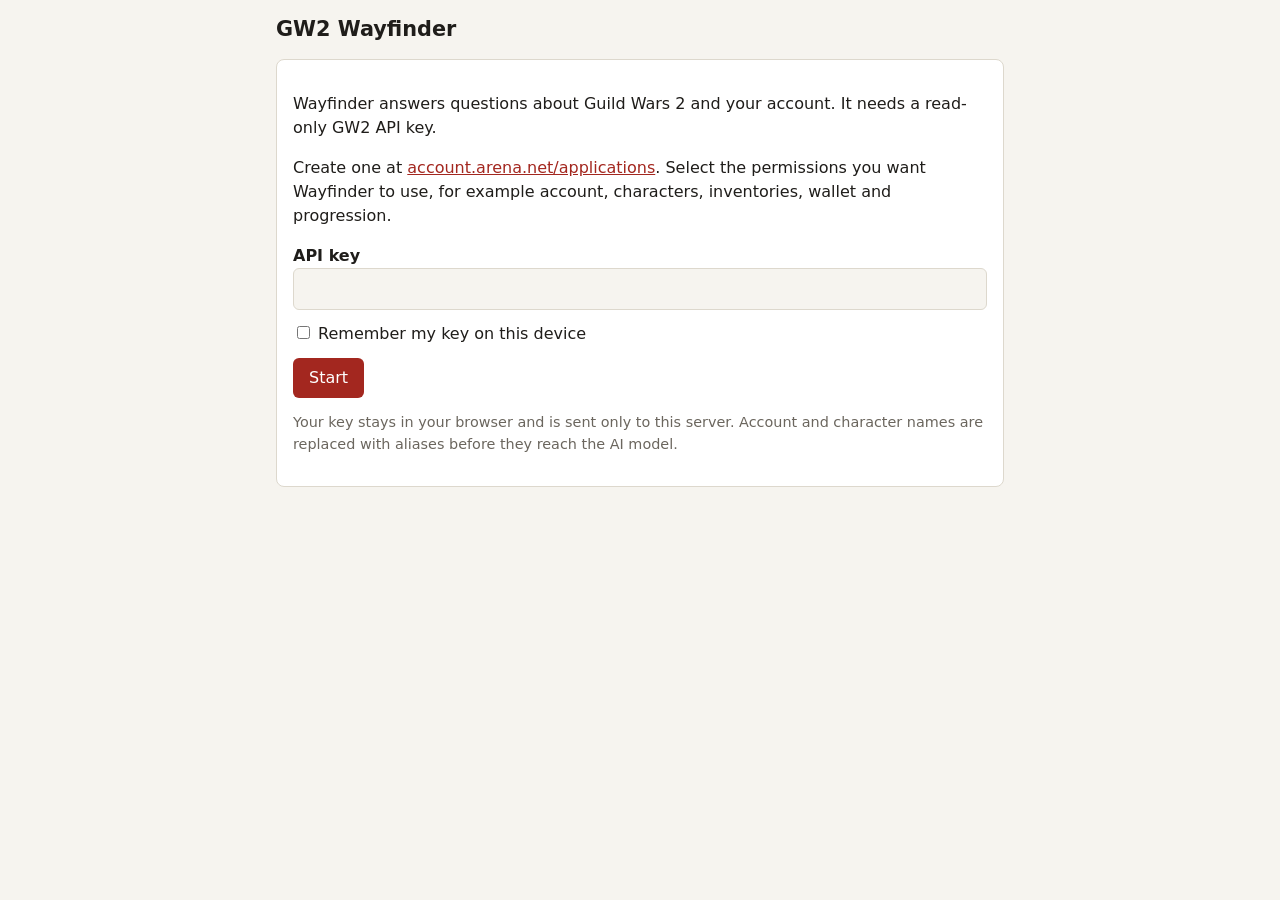
==== static/index.html @ a16ff26f "feat(web): add key entry and chat page Co-Authored-By: Claude Opus 5.5 <noreply@anthropic.com>" ====
<!doctype html>
<html lang="en">
<head>
  <meta charset="utf-8">
  <meta name="viewport" content="width=device-width, initial-scale=1">
  <title>GW2 Wayfinder</title>
  <link rel="stylesheet" href="style.css">
  <script src="vendor/marked.min.js" defer></script>
  <script src="vendor/purify.min.js" defer></script>
  <script src="app.js" defer></script>
</head>
<body>
  <header>
    <h1>GW2 Wayfinder</h1>
    <button id="forget" class="link" hidden>Forget key</button>
  </header>

  <main>
    <form id="key-form">
      <p>Wayfinder answers questions about Guild Wars 2 and your account. It needs a read-only GW2 API key.</p>
      <p>Create one at <a href="https://account.arena.net/applications" target="_blank" rel="noopener">account.arena.net/applications</a>.
        Select the permissions you want Wayfinder to use, for example account, characters, inventories, wallet and progression.</p>
      <label for="key">API key</label>
      <input id="key" type="password" autocomplete="off" required>
      <label class="check"><input id="remember" type="checkbox"> Remember my key on this device</label>
      <button type="submit">Start</button>
      <p class="note">Your key stays in your browser and is sent only to this server. Account and character names are replaced with aliases before they reach the AI model.</p>
      <p id="key-error" class="error" hidden></p>
    </form>

    <section id="chat" hidden>
      <div id="messages"></div>
      <p id="status" class="note" hidden></p>
      <form id="chat-form">
        <textarea id="message" rows="2" maxlength="2000" placeholder="Ask about the game or your account" required></textarea>
        <button type="submit">Send</button>
      </form>
    </section>
  </main>
</body>
</html>
---- static/style.css ----
:root {
  --bg: #f6f4ef;
  --fg: #1f1d1a;
  --muted: #6b665e;
  --card: #ffffff;
  --border: #ddd8cd;
  --accent: #a3271f;
  --error: #b3261e;
}

@media (prefers-color-scheme: dark) {
  :root {
    --bg: #171614;
    --fg: #ece8e1;
    --muted: #a39d93;
    --card: #22201d;
    --border: #3a3631;
    --accent: #e0625a;
    --error: #f2847c;
  }
}

* { box-sizing: border-box; }

body {
  margin: 0;
  background: var(--bg);
  color: var(--fg);
  font: 16px/1.5 system-ui, sans-serif;
}

header, main {
  max-width: 760px;
  margin: 0 auto;
  padding: 0 16px;
}

header {
  display: flex;
  align-items: center;
  justify-content: space-between;
}

h1 { font-size: 1.3rem; }
a { color: var(--accent); }

form#key-form, .message {
  background: var(--card);
  border: 1px solid var(--border);
  border-radius: 8px;
  padding: 16px;
}

label { display: block; margin-top: 12px; font-weight: 600; }
label.check { font-weight: normal; }

input[type=password], textarea {
  width: 100%;
  padding: 8px;
  font: inherit;
  color: inherit;
  background: var(--bg);
  border: 1px solid var(--border);
  border-radius: 6px;
}

button {
  margin-top: 12px;
  padding: 8px 16px;
  font: inherit;
  color: #fff;
  background: var(--accent);
  border: 0;
  border-radius: 6px;
  cursor: pointer;
}

button:disabled { opacity: 0.5; cursor: default; }
button.link { margin: 0; padding: 0; color: var(--accent); background: none; }

.note { color: var(--muted); font-size: 0.9rem; }
.error { color: var(--error); }

#messages { display: flex; flex-direction: column; gap: 12px; }
.message.user { background: transparent; white-space: pre-wrap; }
.message > :first-child { margin-top: 0; }
.message > :last-child { margin-bottom: 0; }
.message table { border-collapse: collapse; display: block; overflow-x: auto; }
.message th, .message td { border: 1px solid var(--border); padding: 4px 8px; }

#chat-form { display: flex; gap: 8px; align-items: flex-end; margin: 16px 0; }
#chat-form button { margin: 0; }
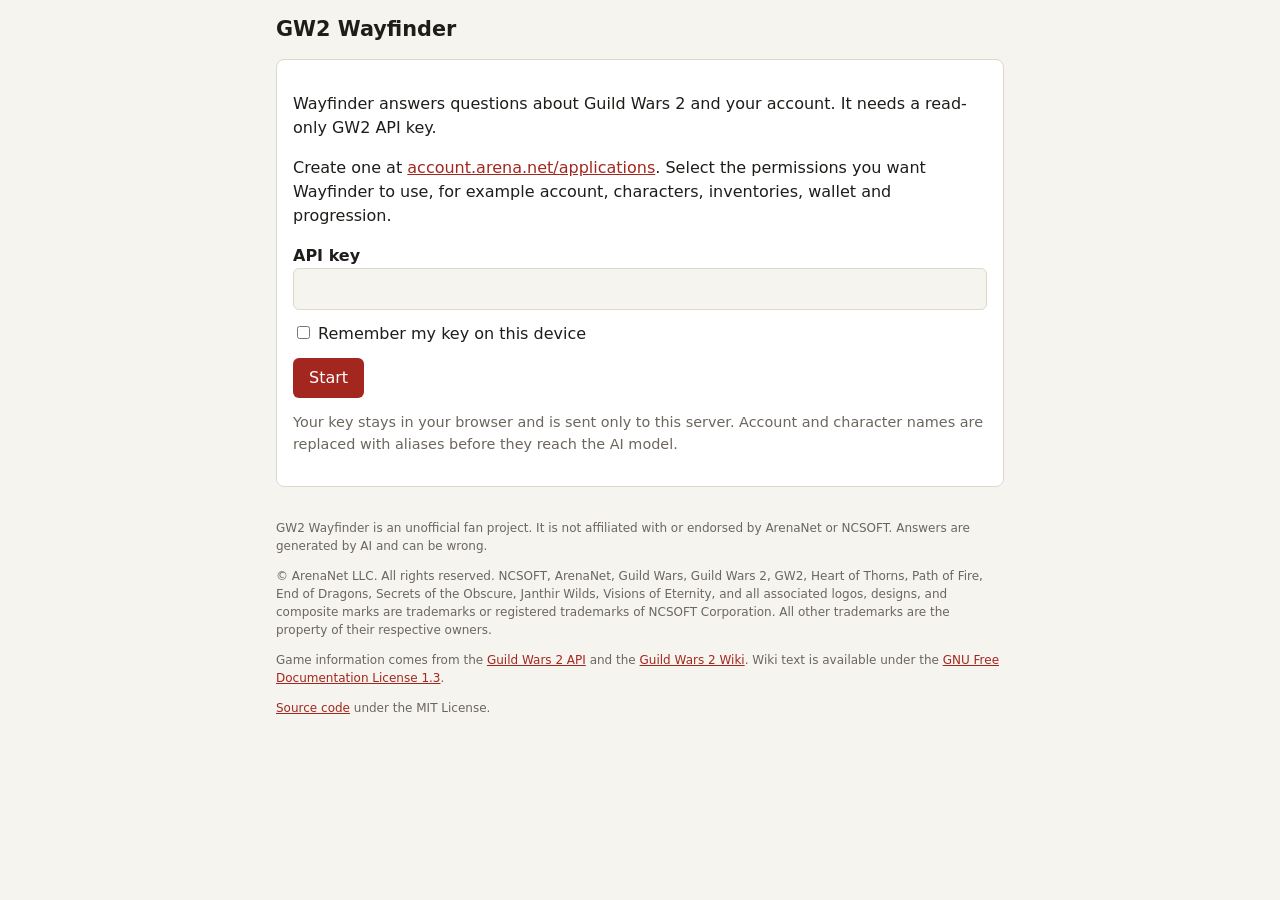
==== commit 68e0dedb: "docs(legal): add ArenaNet notice and attributions Co-Authored-By: Claude Opus 5.5 <noreply@anthropic" ====
--- a/static/index.html
+++ b/static/index.html
@@ -37,5 +37,18 @@
       </form>
     </section>
   </main>
+
+  <footer>
+    <p>GW2 Wayfinder is an unofficial fan project. It is not affiliated with or endorsed by ArenaNet or NCSOFT.
+      Answers are generated by AI and can be wrong.</p>
+    <p>© ArenaNet LLC. All rights reserved. NCSOFT, ArenaNet, Guild Wars, Guild Wars 2, GW2, Heart of Thorns, Path of Fire,
+      End of Dragons, Secrets of the Obscure, Janthir Wilds, Visions of Eternity, and all associated logos, designs, and
+      composite marks are trademarks or registered trademarks of NCSOFT Corporation. All other trademarks are the
+      property of their respective owners.</p>
+    <p>Game information comes from the <a href="https://wiki.guildwars2.com/wiki/API:Main" target="_blank" rel="noopener">Guild Wars 2 API</a>
+      and the <a href="https://wiki.guildwars2.com" target="_blank" rel="noopener">Guild Wars 2 Wiki</a>. Wiki text is available under the
+      <a href="https://www.gnu.org/licenses/fdl-1.3.html" target="_blank" rel="noopener">GNU Free Documentation License 1.3</a>.</p>
+    <p><a href="https://github.com/bucsai/gw2-wayfinder" target="_blank" rel="noopener">Source code</a> under the MIT License.</p>
+  </footer>
 </body>
 </html>
--- a/static/style.css
+++ b/static/style.css
@@ -29,7 +29,7 @@
   font: 16px/1.5 system-ui, sans-serif;
 }
 
-header, main {
+header, main, footer {
   max-width: 760px;
   margin: 0 auto;
   padding: 0 16px;
@@ -42,6 +42,14 @@
 }
 
 h1 { font-size: 1.3rem; }
+
+footer {
+  margin-top: 32px;
+  padding-bottom: 16px;
+  color: var(--muted);
+  font-size: 0.75rem;
+}
+
 a { color: var(--accent); }
 
 form#key-form, .message {
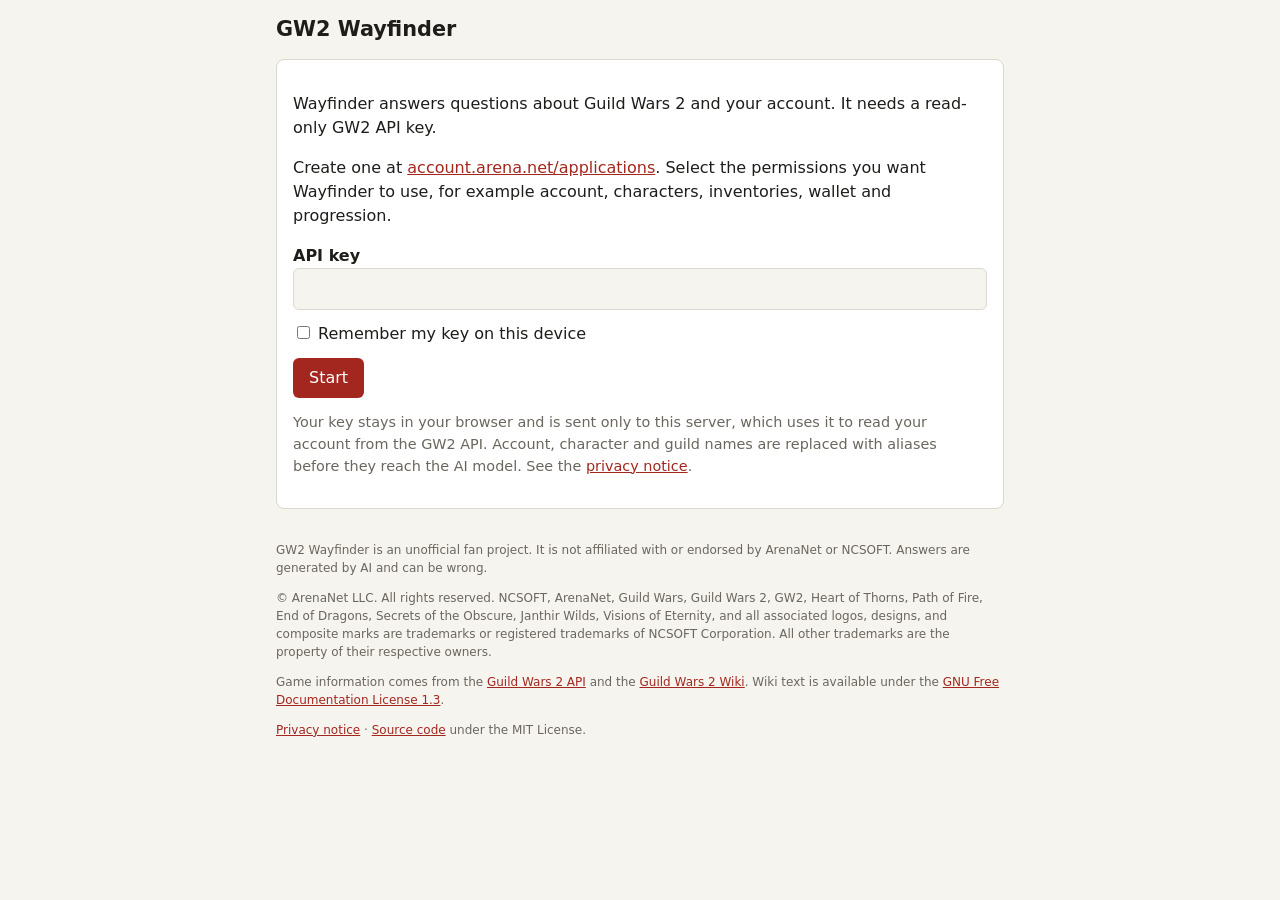
==== commit 33767975: "docs(privacy): add privacy notice page Co-Authored-By: Claude Opus 5.5 <noreply@anthropic.com>" ====
--- a/static/index.html
+++ b/static/index.html
@@ -24,7 +24,8 @@
       <input id="key" type="password" autocomplete="off" required>
       <label class="check"><input id="remember" type="checkbox"> Remember my key on this device</label>
       <button type="submit">Start</button>
-      <p class="note">Your key stays in your browser and is sent only to this server. Account and character names are replaced with aliases before they reach the AI model.</p>
+      <p class="note">Your key stays in your browser and is sent only to this server, which uses it to read your account from the GW2 API.
+        Account, character and guild names are replaced with aliases before they reach the AI model. See the <a href="privacy.html">privacy notice</a>.</p>
       <p id="key-error" class="error" hidden></p>
     </form>
 
@@ -48,7 +49,7 @@
     <p>Game information comes from the <a href="https://wiki.guildwars2.com/wiki/API:Main" target="_blank" rel="noopener">Guild Wars 2 API</a>
       and the <a href="https://wiki.guildwars2.com" target="_blank" rel="noopener">Guild Wars 2 Wiki</a>. Wiki text is available under the
       <a href="https://www.gnu.org/licenses/fdl-1.3.html" target="_blank" rel="noopener">GNU Free Documentation License 1.3</a>.</p>
-    <p><a href="https://github.com/bucsai/gw2-wayfinder" target="_blank" rel="noopener">Source code</a> under the MIT License.</p>
+    <p><a href="privacy.html">Privacy notice</a> · <a href="https://github.com/bucsai/gw2-wayfinder" target="_blank" rel="noopener">Source code</a> under the MIT License.</p>
   </footer>
 </body>
 </html>
--- a/static/style.css
+++ b/static/style.css
@@ -51,6 +51,9 @@
 }
 
 a { color: var(--accent); }
+a.home { color: inherit; text-decoration: none; }
+.page { padding-bottom: 32px; }
+.page h3 { margin-top: 24px; }
 
 form#key-form, .message {
   background: var(--card);
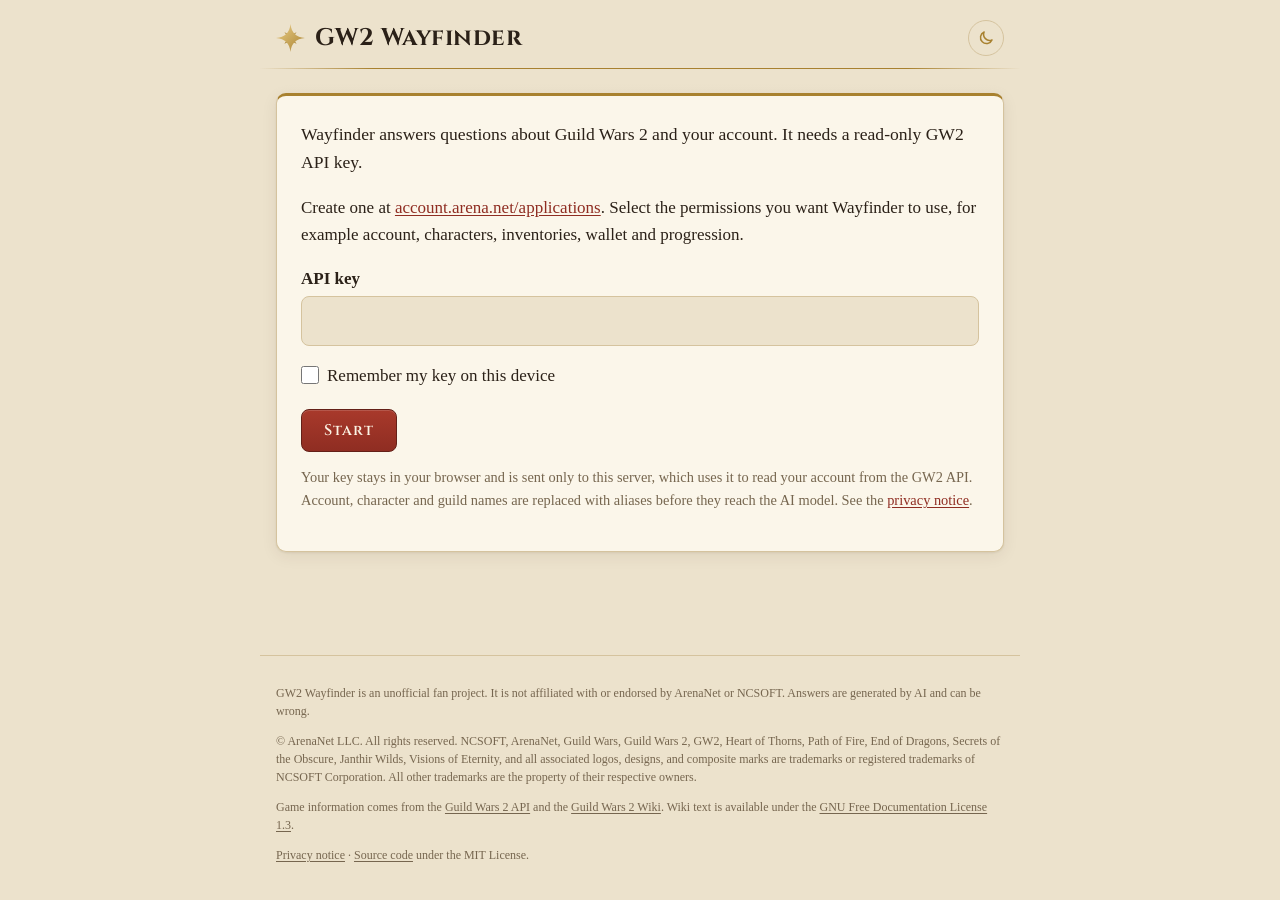
==== commit fb85757d: "feat(ui): parchment theme, logo and theme toggle - Restyle the chat, key form and privacy page with " ====
--- a/static/index.html
+++ b/static/index.html
@@ -4,15 +4,21 @@
   <meta charset="utf-8">
   <meta name="viewport" content="width=device-width, initial-scale=1">
   <title>GW2 Wayfinder</title>
+  <meta name="theme-color" content="#ece2cc">
+  <link rel="icon" href="logo.svg" type="image/svg+xml">
   <link rel="stylesheet" href="style.css">
+  <script src="theme.js"></script>
   <script src="vendor/marked.min.js" defer></script>
   <script src="vendor/purify.min.js" defer></script>
   <script src="app.js" defer></script>
 </head>
 <body>
   <header>
-    <h1>GW2 Wayfinder</h1>
-    <button id="forget" class="link" hidden>Forget key</button>
+    <h1><img src="logo.svg" alt="">GW2 Wayfinder</h1>
+    <div class="actions">
+      <button id="forget" class="link" hidden>Forget key</button>
+      <button id="theme" type="button" aria-label="Switch theme"><svg class="sun" viewBox="0 0 24 24" fill="none" stroke="currentColor" stroke-width="2" stroke-linecap="round"><circle cx="12" cy="12" r="4"/><path d="M12 2v2M12 20v2M4.9 4.9l1.4 1.4M17.7 17.7l1.4 1.4M2 12h2M20 12h2M4.9 19.1l1.4-1.4M17.7 6.3l1.4-1.4"/></svg><svg class="moon" viewBox="0 0 24 24" fill="none" stroke="currentColor" stroke-width="2" stroke-linejoin="round"><path d="M20 14.5A8 8 0 0 1 9.5 4a8 8 0 1 0 10.5 10.5Z"/></svg></button>
+    </div>
   </header>
 
   <main>
--- a/static/style.css
+++ b/static/style.css
@@ -1,103 +1,305 @@
+@font-face {
+  font-family: "Cinzel";
+  src: url("vendor/fonts/cinzel-latin-wght-normal.woff2") format("woff2");
+  font-weight: 400 900;
+  font-display: swap;
+}
+
+/* Colors follow the system theme unless theme.js sets data-theme on <html>. */
+:root { color-scheme: light dark; }
+:root[data-theme=light] { color-scheme: light; }
+:root[data-theme=dark] { color-scheme: dark; }
+
 :root {
-  --bg: #f6f4ef;
-  --fg: #1f1d1a;
-  --muted: #6b665e;
-  --card: #ffffff;
-  --border: #ddd8cd;
-  --accent: #a3271f;
-  --error: #b3261e;
-}
-
-@media (prefers-color-scheme: dark) {
-  :root {
-    --bg: #171614;
-    --fg: #ece8e1;
-    --muted: #a39d93;
-    --card: #22201d;
-    --border: #3a3631;
-    --accent: #e0625a;
-    --error: #f2847c;
-  }
+  --bg: light-dark(#ece2cc, #14100c);
+  --fg: light-dark(#2b2118, #eadcc3);
+  --muted: light-dark(#76664f, #a6957a);
+  --card: light-dark(#fbf6ea, #1f1912);
+  --border: light-dark(#d5c39e, #3e3226);
+  --gold: light-dark(#a8812f, #d2ad62);
+  --accent: light-dark(#8f2d22, #b8473a);
+  --accent-hi: light-dark(#a8392b, #cc5a4b);
+  --link: light-dark(#8f2d22, #e8907f);
+  --on-accent: #fbf3e4;
+  --user: light-dark(#efe1bd, #2c2318);
+  --error: light-dark(#a3271f, #f08a7e);
+  --shadow-color: light-dark(rgb(60 40 10 / 0.08), rgb(0 0 0 / 0.35));
+  --shadow: 0 1px 2px var(--shadow-color), 0 4px 16px var(--shadow-color);
+  --display: "Cinzel", "Trajan Pro", Georgia, serif;
+  --serif: "Iowan Old Style", "Palatino Linotype", Palatino, "Book Antiqua", Georgia, serif;
 }
 
 * { box-sizing: border-box; }
+[hidden] { display: none !important; }
 
 body {
   margin: 0;
+  min-height: 100vh;
+  display: flex;
+  flex-direction: column;
+  color: var(--fg);
   background: var(--bg);
-  color: var(--fg);
-  font: 16px/1.5 system-ui, sans-serif;
+  font: 17px/1.6 var(--serif);
 }
 
 header, main, footer {
+  width: 100%;
   max-width: 760px;
   margin: 0 auto;
   padding: 0 16px;
 }
 
+main { flex: 1; }
+
+/* Header */
+
 header {
+  position: sticky;
+  top: 0;
+  z-index: 10;
+  background: var(--bg);
   display: flex;
   align-items: center;
   justify-content: space-between;
-}
-
-h1 { font-size: 1.3rem; }
-
-footer {
-  margin-top: 32px;
-  padding-bottom: 16px;
-  color: var(--muted);
-  font-size: 0.75rem;
-}
-
-a { color: var(--accent); }
+  gap: 16px;
+  padding-top: 20px;
+  padding-bottom: 12px;
+  margin-bottom: 24px;
+  border-bottom: 1px solid transparent;
+  border-image: linear-gradient(90deg, transparent, var(--gold) 15%, var(--gold) 85%, transparent) 1;
+}
+
+/* Fades messages out as they scroll under the sticky header, like the composer at the bottom. */
+header::after {
+  content: "";
+  position: absolute;
+  top: calc(100% + 1px);
+  left: 0;
+  right: 0;
+  height: 24px;
+  background: linear-gradient(var(--bg), transparent);
+  pointer-events: none;
+}
+
+h1, h2, h3 {
+  font-family: var(--display);
+  font-weight: 600;
+  letter-spacing: 0.02em;
+  line-height: 1.25;
+}
+
+h1 {
+  margin: 0;
+  font-size: 1.5rem;
+  font-weight: 700;
+}
+
+h1, h1 a { display: flex; align-items: center; gap: 10px; }
+h1 img { width: 1.2em; height: 1.2em; }
+
+.actions { display: flex; align-items: center; gap: 16px; }
+
+#theme {
+  display: grid;
+  place-items: center;
+  width: 36px;
+  height: 36px;
+  margin: 0;
+  padding: 0;
+  color: var(--gold);
+  background: none;
+  border: 1px solid var(--border);
+  border-radius: 50%;
+  box-shadow: none;
+}
+
+#theme:hover { border-color: var(--gold); filter: none; }
+#theme svg { width: 18px; height: 18px; }
+#theme[data-mode=dark] .moon, #theme[data-mode=light] .sun { display: none; }
+
+a { color: var(--link); text-underline-offset: 2px; }
+a:hover { color: var(--accent-hi); }
 a.home { color: inherit; text-decoration: none; }
-.page { padding-bottom: 32px; }
-.page h3 { margin-top: 24px; }
-
-form#key-form, .message {
+
+/* Cards */
+
+form#key-form, .message.assistant {
   background: var(--card);
   border: 1px solid var(--border);
-  border-radius: 8px;
-  padding: 16px;
-}
-
-label { display: block; margin-top: 12px; font-weight: 600; }
-label.check { font-weight: normal; }
+  border-radius: 10px;
+  box-shadow: var(--shadow);
+}
+
+form#key-form {
+  padding: 24px;
+  border-top: 3px solid var(--gold);
+}
+
+form#key-form > p:first-child {
+  margin-top: 0;
+  font-size: 1.1rem;
+}
+
+/* Forms */
+
+label { display: block; margin-top: 16px; margin-bottom: 4px; font-weight: 600; }
+label.check { display: flex; align-items: center; gap: 8px; font-weight: normal; }
+label.check input { width: 18px; height: 18px; margin: 0; accent-color: var(--accent); }
 
 input[type=password], textarea {
   width: 100%;
-  padding: 8px;
+  padding: 10px 12px;
   font: inherit;
   color: inherit;
   background: var(--bg);
   border: 1px solid var(--border);
-  border-radius: 6px;
-}
+  border-radius: 8px;
+  transition: border-color 0.15s, box-shadow 0.15s;
+}
+
+input[type=password]:focus, textarea:focus {
+  outline: none;
+  border-color: var(--gold);
+  box-shadow: 0 0 0 3px color-mix(in srgb, var(--gold) 25%, transparent);
+}
+
+textarea { resize: none; }
 
 button {
-  margin-top: 12px;
-  padding: 8px 16px;
+  margin-top: 16px;
+  padding: 10px 22px;
+  font: 600 0.95rem var(--display);
+  letter-spacing: 0.06em;
+  color: var(--on-accent);
+  background: linear-gradient(180deg, var(--accent-hi), var(--accent));
+  border: 1px solid color-mix(in srgb, var(--accent) 70%, #000);
+  border-radius: 8px;
+  box-shadow: inset 0 1px 0 rgb(255 255 255 / 0.15);
+  cursor: pointer;
+  transition: filter 0.15s, transform 0.05s;
+}
+
+button:hover { filter: brightness(1.08); }
+button:active { transform: translateY(1px); }
+button:focus-visible { outline: 2px solid var(--gold); outline-offset: 2px; }
+button:disabled { opacity: 0.5; cursor: default; filter: none; transform: none; }
+
+button.link {
+  margin: 0;
+  padding: 0;
   font: inherit;
-  color: #fff;
-  background: var(--accent);
+  font-size: 0.9rem;
+  letter-spacing: normal;
+  color: var(--muted);
+  background: none;
   border: 0;
-  border-radius: 6px;
-  cursor: pointer;
-}
-
-button:disabled { opacity: 0.5; cursor: default; }
-button.link { margin: 0; padding: 0; color: var(--accent); background: none; }
+  box-shadow: none;
+  text-decoration: underline;
+  text-underline-offset: 2px;
+}
+
+button.link:hover { color: var(--accent); }
 
 .note { color: var(--muted); font-size: 0.9rem; }
 .error { color: var(--error); }
 
-#messages { display: flex; flex-direction: column; gap: 12px; }
-.message.user { background: transparent; white-space: pre-wrap; }
+/* Chat */
+
+#messages { display: flex; flex-direction: column; gap: 16px; }
+
+.message { padding: 14px 18px; overflow-wrap: anywhere; }
 .message > :first-child { margin-top: 0; }
 .message > :last-child { margin-bottom: 0; }
-.message table { border-collapse: collapse; display: block; overflow-x: auto; }
-.message th, .message td { border: 1px solid var(--border); padding: 4px 8px; }
-
-#chat-form { display: flex; gap: 8px; align-items: flex-end; margin: 16px 0; }
-#chat-form button { margin: 0; }
+
+.message.user {
+  align-self: flex-end;
+  max-width: 85%;
+  background: var(--user);
+  border: 1px solid var(--border);
+  border-radius: 14px 14px 4px 14px;
+  white-space: pre-wrap;
+}
+
+.message.assistant {
+  border-left: 3px solid var(--gold);
+  animation: rise 0.25s ease-out;
+}
+
+.message.assistant::before {
+  content: "Wayfinder";
+  display: block;
+  margin-bottom: 6px;
+  font: 600 0.75rem var(--display);
+  letter-spacing: 0.12em;
+  text-transform: uppercase;
+  color: var(--gold);
+}
+
+.message.assistant:empty::before { margin-bottom: 0; }
+
+.message h1, .message h2, .message h3, .message h4 { font-size: 1.05rem; margin: 1em 0 0.4em; }
+.message ul, .message ol { padding-left: 1.4em; }
+.message li + li { margin-top: 0.2em; }
+.message table { border-collapse: collapse; display: block; overflow-x: auto; font-size: 0.95rem; }
+.message th, .message td { border: 1px solid var(--border); padding: 6px 10px; text-align: left; }
+.message th { background: color-mix(in srgb, var(--gold) 12%, transparent); }
+.message code { font-size: 0.88em; padding: 1px 5px; background: var(--bg); border-radius: 4px; }
+.message pre { padding: 12px; overflow-x: auto; background: var(--bg); border-radius: 8px; }
+.message pre code { padding: 0; background: none; }
+.message blockquote { margin: 0; padding-left: 12px; border-left: 3px solid var(--border); color: var(--muted); }
+.message hr { border: 0; border-top: 1px solid var(--border); }
+
+#status { display: flex; align-items: center; gap: 8px; margin: 12px 0 0; font-style: italic; }
+#status::before {
+  content: "✦";
+  font-style: normal;
+  color: var(--gold);
+  animation: pulse 1.2s ease-in-out infinite;
+}
+
+#chat-form {
+  position: sticky;
+  bottom: 0;
+  display: flex;
+  gap: 8px;
+  align-items: flex-start;
+  margin-top: 16px;
+  padding: 12px 0 16px;
+  background: linear-gradient(transparent, var(--bg) 30%);
+}
+
+#chat-form textarea { background: var(--card); box-shadow: var(--shadow); }
+#chat-form button { margin: 0; height: 48px; }
+
+@keyframes pulse {
+  0%, 100% { opacity: 0.3; transform: scale(0.85); }
+  50% { opacity: 1; transform: scale(1.1); }
+}
+
+@keyframes rise {
+  from { opacity: 0; transform: translateY(6px); }
+}
+
+@media (prefers-reduced-motion: reduce) {
+  *, *::before { animation: none !important; transition: none !important; }
+}
+
+/* Static pages */
+
+.page { padding-bottom: 32px; }
+.page h2 { margin-top: 0; }
+.page h3 { margin-top: 28px; color: var(--accent); font-size: 1.05rem; }
+
+/* Footer */
+
+footer {
+  margin-top: 40px;
+  padding-top: 16px;
+  padding-bottom: 24px;
+  color: var(--muted);
+  font-size: 0.75rem;
+  line-height: 1.5;
+  border-top: 1px solid var(--border);
+}
+
+footer a { color: inherit; }
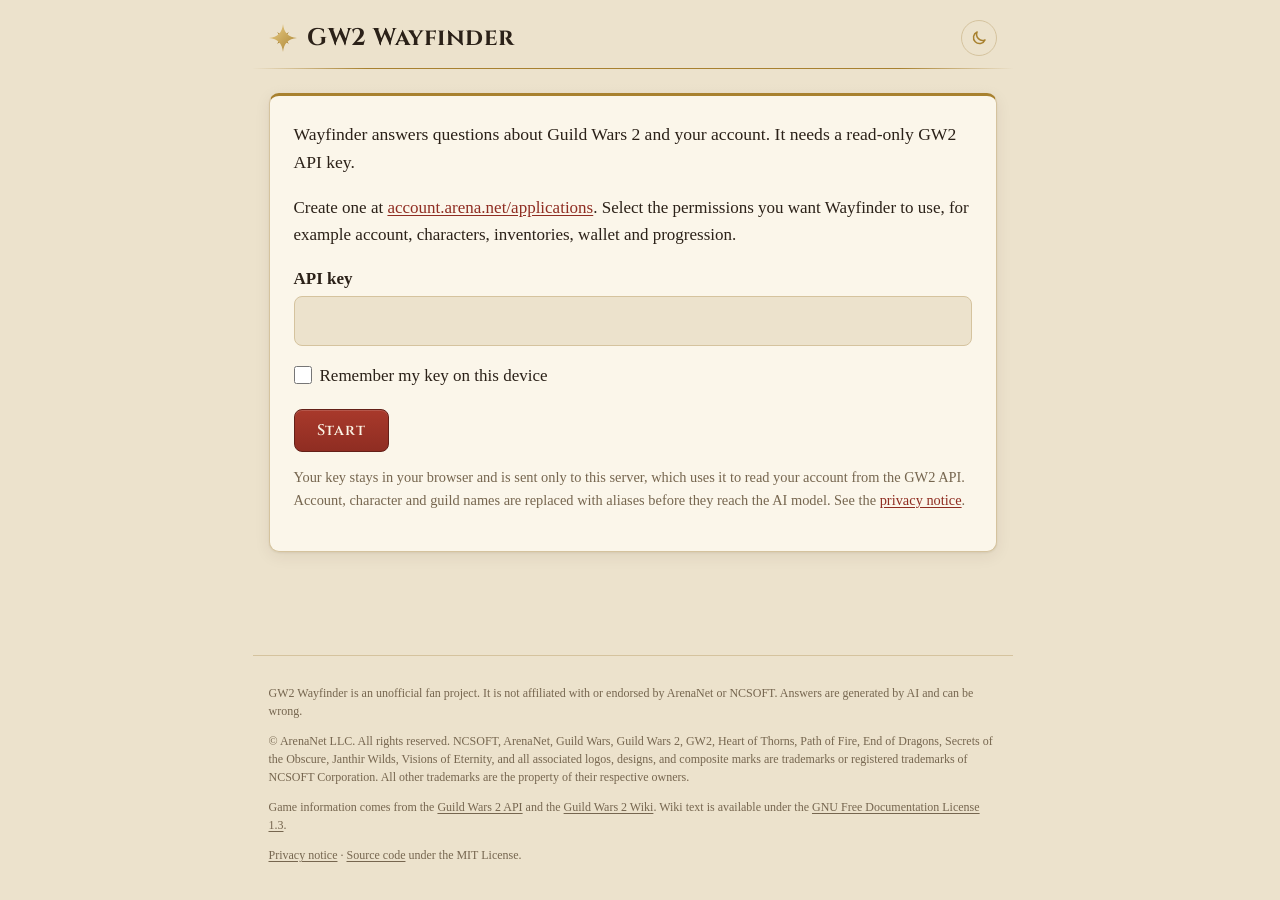
==== commit 756b521f: "feat(chat): restore chat on reload and limit concurrent requests - Add POST /api/history; the page k" ====
--- a/static/index.html
+++ b/static/index.html
@@ -7,7 +7,7 @@
   <meta name="theme-color" content="#ece2cc">
   <link rel="icon" href="logo.svg" type="image/svg+xml">
   <link rel="stylesheet" href="style.css">
-  <script src="theme.js"></script>
+  <script src="site.js"></script>
   <script src="vendor/marked.min.js" defer></script>
   <script src="vendor/purify.min.js" defer></script>
   <script src="app.js" defer></script>
--- a/static/style.css
+++ b/static/style.css
@@ -32,6 +32,9 @@
 * { box-sizing: border-box; }
 [hidden] { display: none !important; }
 
+/* Reserve the scrollbar space on every page so short and long pages line up. */
+html { scrollbar-gutter: stable; }
+
 body {
   margin: 0;
   min-height: 100vh;
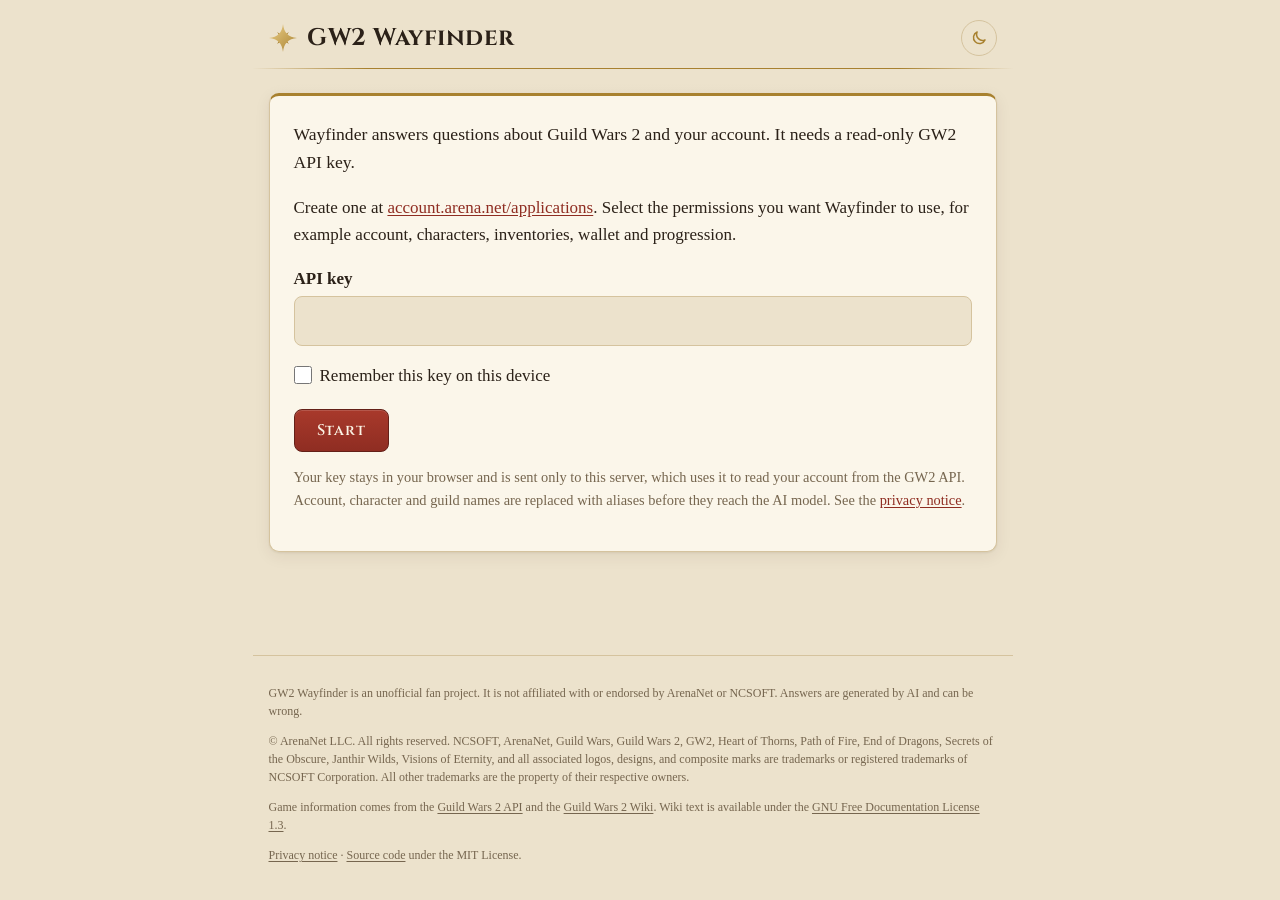
==== commit 9d59def7: "feat(ui): replace Forget key with a Manage keys menu Stores several keys, labelled by account name, " ====
--- a/static/index.html
+++ b/static/index.html
@@ -16,7 +16,13 @@
   <header>
     <h1><img src="logo.svg" alt="">GW2 Wayfinder</h1>
     <div class="actions">
-      <button id="forget" class="link" hidden>Forget key</button>
+      <details id="keys" hidden>
+        <summary>Manage keys</summary>
+        <div class="menu">
+          <ul id="key-list"></ul>
+          <button type="button" id="add-key" class="link">Add a key</button>
+        </div>
+      </details>
       <button id="theme" type="button" aria-label="Switch theme"><svg class="sun" viewBox="0 0 24 24" fill="none" stroke="currentColor" stroke-width="2" stroke-linecap="round"><circle cx="12" cy="12" r="4"/><path d="M12 2v2M12 20v2M4.9 4.9l1.4 1.4M17.7 17.7l1.4 1.4M2 12h2M20 12h2M4.9 19.1l1.4-1.4M17.7 6.3l1.4-1.4"/></svg><svg class="moon" viewBox="0 0 24 24" fill="none" stroke="currentColor" stroke-width="2" stroke-linejoin="round"><path d="M20 14.5A8 8 0 0 1 9.5 4a8 8 0 1 0 10.5 10.5Z"/></svg></button>
     </div>
   </header>
@@ -28,8 +34,11 @@
         Select the permissions you want Wayfinder to use, for example account, characters, inventories, wallet and progression.</p>
       <label for="key">API key</label>
       <input id="key" type="password" autocomplete="off" required>
-      <label class="check"><input id="remember" type="checkbox"> Remember my key on this device</label>
-      <button type="submit">Start</button>
+      <label class="check"><input id="remember" type="checkbox"> Remember this key on this device</label>
+      <div class="buttons">
+        <button type="submit">Start</button>
+        <a id="cancel-add" href="/" hidden>Cancel</a>
+      </div>
       <p class="note">Your key stays in your browser and is sent only to this server, which uses it to read your account from the GW2 API.
         Account, character and guild names are replaced with aliases before they reach the AI model. See the <a href="privacy.html">privacy notice</a>.</p>
       <p id="key-error" class="error" hidden></p>
--- a/static/style.css
+++ b/static/style.css
@@ -120,6 +120,62 @@
 #theme svg { width: 18px; height: 18px; }
 #theme[data-mode=dark] .moon, #theme[data-mode=light] .sun { display: none; }
 
+/* Manage keys menu */
+
+#keys { position: relative; font-size: 0.9rem; }
+
+#keys summary {
+  color: var(--muted);
+  text-decoration: underline;
+  text-underline-offset: 2px;
+  cursor: pointer;
+  list-style: none;
+  white-space: nowrap;
+}
+
+#keys summary::-webkit-details-marker { display: none; }
+#keys summary:hover, #keys[open] summary { color: var(--accent); }
+#keys summary:focus-visible { outline: 2px solid var(--gold); outline-offset: 2px; border-radius: 4px; }
+
+#keys .menu {
+  position: absolute;
+  right: 0;
+  top: calc(100% + 8px);
+  z-index: 20;
+  width: max-content;
+  min-width: 220px;
+  max-width: min(320px, calc(100vw - 32px));
+  padding: 8px;
+  background: var(--card);
+  border: 1px solid var(--border);
+  border-top: 3px solid var(--gold);
+  border-radius: 10px;
+  box-shadow: var(--shadow);
+}
+
+#key-list { margin: 0 0 4px; padding: 0; list-style: none; }
+#key-list li { display: flex; align-items: center; gap: 4px; }
+
+#key-list button {
+  margin: 0;
+  padding: 6px 8px;
+  font: inherit;
+  letter-spacing: normal;
+  color: var(--fg);
+  background: none;
+  border: 0;
+  border-radius: 6px;
+  box-shadow: none;
+}
+
+#key-list button:hover { background: var(--bg); filter: none; }
+#key-list .account { flex: 1; text-align: left; overflow-wrap: anywhere; }
+#key-list .account::before { content: "✓"; display: inline-block; width: 1.2em; color: var(--gold); visibility: hidden; }
+#key-list .account[aria-current]::before { visibility: visible; }
+#key-list .remove { color: var(--muted); font-size: 1.1rem; line-height: 1; }
+#key-list .remove:hover { color: var(--error); }
+#keys #add-key { display: block; margin: 4px 8px; }
+
 a { color: var(--link); text-underline-offset: 2px; }
 a:hover { color: var(--accent-hi); }
 a.home { color: inherit; text-decoration: none; }
@@ -142,6 +198,8 @@
   margin-top: 0;
   font-size: 1.1rem;
 }
+
+form#key-form .buttons { display: flex; align-items: baseline; gap: 16px; }
 
 /* Forms */
 
